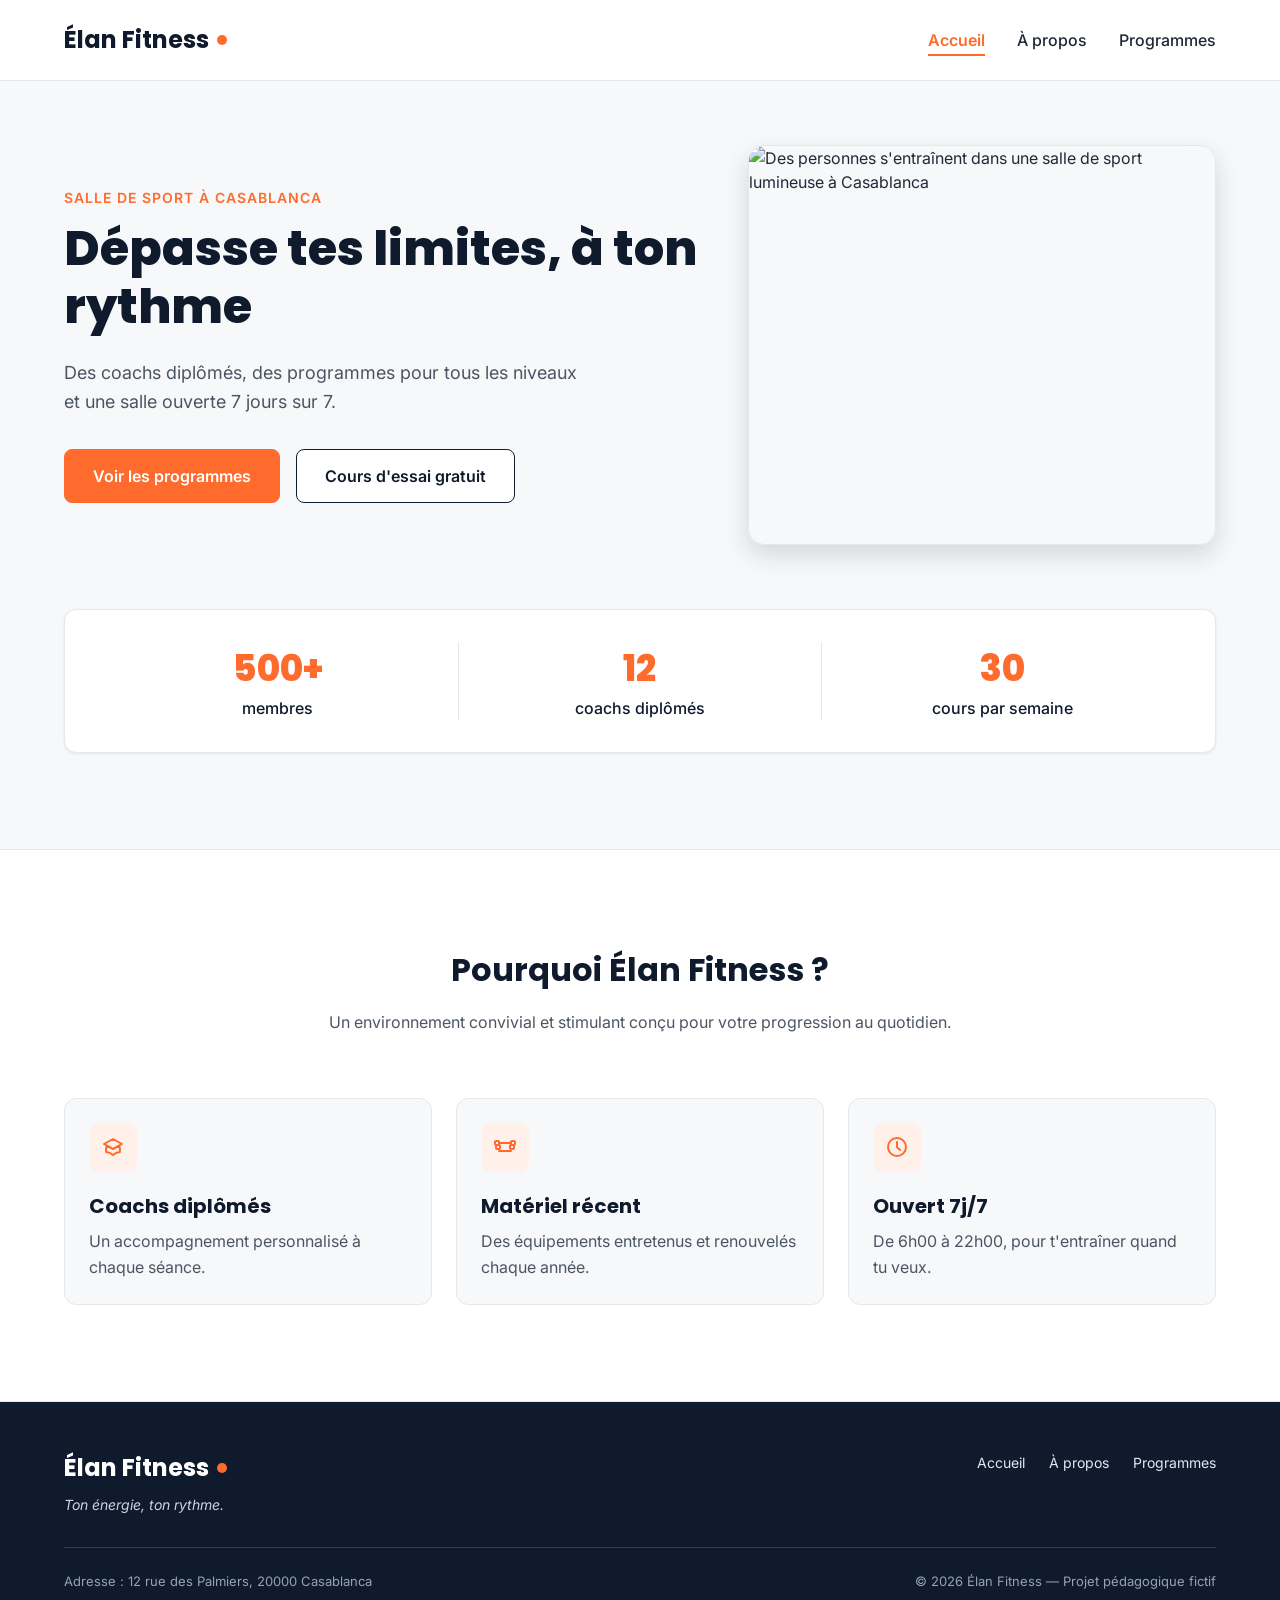
==== elan-fitness/index.html @ 1aff45a9 "4eme update" ====
<!DOCTYPE html>
<html lang="fr">
<head>
  <meta charset="UTF-8">
  <meta name="viewport" content="width=device-width, initial-scale=1">
  <meta name="description" content="Élan Fitness, salle de sport à Casablanca : musculation, yoga, cardio et boxe fitness avec des coachs diplômés. Réservez votre cours d'essai gratuit.">
  <title>Élan Fitness | Salle de sport à Casablanca</title>

  <link rel="preconnect" href="https://fonts.googleapis.com">
  <link rel="preconnect" href="https://fonts.gstatic.com" crossorigin>
  <link href="https://fonts.googleapis.com/css2?family=Inter:wght@400;500;600&family=Poppins:wght@600;700;800&display=swap" rel="stylesheet">

  <link rel="stylesheet" href="style.css">
</head>

<body>

  <header class="en-tete">
    <div class="conteneur en-tete-contenu">
      <a href="#accueil" class="logo">Élan Fitness</a>

      <nav aria-label="Navigation principale">
        <ul class="menu">
          <li><a href="index.html" class="lien-actif">Accueil</a></li>
          <li><a href="propos.html">À propos</a></li>
          <li><a href="programmes.html">Programmes</a></li>
        </ul>
      </nav>
    </div>
  </header>

  <main>

    <section id="accueil" class="hero">
      <div class="conteneur">

        <div class="hero-contenu">
          <div class="hero-texte">
            <p class="sur-titre">Salle de sport à Casablanca</p>
            <h1>Dépasse tes limites, à ton rythme</h1>
            <p class="hero-description">
              Des coachs diplômés, des programmes pour tous les niveaux et une salle ouverte 7 jours sur 7.
            </p>
            <div class="boutons">
              <a href="programmes.html" class="bouton bouton-principal">Voir les programmes</a>
              <a href="#contact" class="bouton bouton-secondaire">Cours d'essai gratuit</a>
            </div>
          </div>

          <img class="hero-image" src="img/hero.jpg" alt="Des personnes s'entraînent dans une salle de sport lumineuse à Casablanca">
        </div>

        <div class="chiffres">
          <div class="chiffre">
            <p class="chiffre-nombre">500+</p>
            <p>membres</p>
          </div>
          <div class="chiffre">
            <p class="chiffre-nombre">12</p>
            <p>coachs diplômés</p>
          </div>
          <div class="chiffre">
            <p class="chiffre-nombre">30</p>
            <p>cours par semaine</p>
          </div>
        </div>

      </div>
    </section>

    <section class="section section-blanche">
      <div class="conteneur">

        <div class="section-titre">
          <h2>Pourquoi Élan Fitness ?</h2>
          <p>Un environnement convivial et stimulant conçu pour votre progression au quotidien.</p>
        </div>

        <div class="cartes">
          <article class="carte carte-avantage">
            <div class="icone"><img src="img/icone-coach.svg" alt=""></div>
            <h3>Coachs diplômés</h3>
            <p>Un accompagnement personnalisé à chaque séance.</p>
          </article>

          <article class="carte carte-avantage">
            <div class="icone"><img src="img/icone-materiel.svg" alt=""></div>
            <h3>Matériel récent</h3>
            <p>Des équipements entretenus et renouvelés chaque année.</p>
          </article>

          <article class="carte carte-avantage">
            <div class="icone"><img src="img/icone-horloge.svg" alt=""></div>
            <h3>Ouvert 7j/7</h3>
            <p>De 6h00 à 22h00, pour t'entraîner quand tu veux.</p>
          </article>
        </div>

      </div>
    </section>

  </main>

  <footer class="pied-de-page">
    <div class="conteneur">

      <div class="pied-haut">
        <div>
          <p class="logo logo-clair">Élan Fitness</p>
          <p class="slogan">Ton énergie, ton rythme.</p>
        </div>

        <nav aria-label="Navigation du pied de page">
          <ul class="menu menu-pied">
            <li><a href="index.html">Accueil</a></li>
            <li><a href="propos.html">À propos</a></li>
            <li><a href="programmes.html">Programmes</a></li>
          </ul>
        </nav>
      </div>

      <div class="pied-bas">
        <p>Adresse : 12 rue des Palmiers, 20000 Casablanca</p>
        <p>&copy; 2026 Élan Fitness — Projet pédagogique fictif</p>
      </div>

    </div>
  </footer>

</body>
</html>
---- elan-fitness/style.css ----
* {
  box-sizing: border-box;
  margin: 0;
  padding: 0;
}

html {
  scroll-behavior: smooth;
}

body {
  font-family: 'Inter', Arial, sans-serif;
  font-size: 16px;
  line-height: 1.5;
  color: #1F2937;
  background-color: #F7F8FA;
}

h1, h2, h3, h4 {
  font-family: 'Poppins', Arial, sans-serif;
  color: #0F1B2D;
}

a {
  color: inherit;
  text-decoration: none;
}

ul {
  list-style: none;
}

img {
  display: block;
  max-width: 100%;
}

a:focus-visible,
button:focus-visible {
  outline: 3px solid #FF6B2C;
  outline-offset: 2px;
}

.conteneur {
  width: 100%;
  max-width: 1200px;
  margin: 0 auto;
  padding: 0 24px;
}

.section {
  padding: 96px 0;
}

.section-blanche {
  background-color: #FFFFFF;
  border-top: 1px solid #E5E7EB;
  border-bottom: 1px solid #E5E7EB;
}

.section-titre {
  max-width: 640px;
  margin: 0 auto 64px;
  text-align: center;
}

.section-titre h2 {
  font-size: 32px;
  margin-bottom: 16px;
}

.section-titre h3 {
  font-size: 26px;
  margin-bottom: 12px;
}

.section-titre p {
  color: #4B5563;
}

.sur-titre {
  font-size: 14px;
  font-weight: 600;
  color: #FF6B2C;
  text-transform: uppercase;
  letter-spacing: 1px;
  margin-bottom: 12px;
}

.bouton {
  display: inline-block;
  padding: 14px 28px;
  border-radius: 8px;
  font-size: 16px;
  font-weight: 600;
  text-align: center;
  cursor: pointer;
}

.bouton-principal {
  background-color: #FF6B2C;
  border: 1px solid #FF6B2C;
  color: #FFFFFF;
}

.bouton-principal:hover {
  background-color: #F05817;
}

.bouton-secondaire {
  background-color: #FFFFFF;
  border: 1px solid #0F1B2D;
  color: #0F1B2D;
}

.bouton-secondaire:hover {
  background-color: #F3F4F6;
}

.cartes {
  display: flex;
  gap: 24px;
}

.carte {
  flex: 1;
  background-color: #FFFFFF;
  border: 1px solid #E5E7EB;
  border-radius: 12px;
  box-shadow: 0 1px 3px rgba(15, 27, 45, 0.08);
}

.icone {
  width: 48px;
  height: 48px;
  background-color: #FFF0EA;
  border-radius: 8px;
  display: flex;
  align-items: center;
  justify-content: center;
}

.icone img {
  width: 24px;
  height: 24px;
}

.icone-petite {
  width: 32px;
  height: 32px;
  border-radius: 50%;
}

.icone-petite img {
  width: 16px;
  height: 16px;
}

.en-tete {
  position: sticky;
  top: 0;
  z-index: 10;
  background-color: #FFFFFF;
  border-bottom: 1px solid #E5E7EB;
}

.en-tete-contenu {
  height: 80px;
  display: flex;
  align-items: center;
  justify-content: space-between;
}

.logo {
  display: flex;
  align-items: center;
  font-family: 'Poppins', Arial, sans-serif;
  font-size: 24px;
  font-weight: 700;
  color: #0F1B2D;
}

.logo::after {
  content: "";
  width: 10px;
  height: 10px;
  margin-left: 8px;
  background-color: #FF6B2C;
  border-radius: 50%;
}

.menu {
  display: flex;
  gap: 32px;
}

.menu a {
  font-weight: 500;
  padding-bottom: 4px;
  border-bottom: 2px solid transparent;
}

.menu a:hover {
  color: #FF6B2C;
}

.menu .lien-actif {
  color: #FF6B2C;
  font-weight: 600;
  border-bottom-color: #FF6B2C;
}

.hero {
  padding: 64px 0 96px;
}

.hero-contenu {
  display: flex;
  align-items: center;
  gap: 32px;
}

.hero-texte {
  flex: 7;
}

.hero-texte h1 {
  font-size: 48px;
  font-weight: 800;
  line-height: 1.2;
  margin-bottom: 24px;
}

.hero-description {
  max-width: 520px;
  font-size: 18px;
  line-height: 1.6;
  color: #4B5563;
  margin-bottom: 32px;
}

.boutons {
  display: flex;
  flex-wrap: wrap;
  gap: 16px;
}

.hero-image {
  flex: 5;
  min-width: 0;
  height: 400px;
  object-fit: cover;
  border-radius: 16px;
  border: 1px solid #E5E7EB;
  box-shadow: 0 10px 25px rgba(15, 27, 45, 0.15);
}

.chiffres {
  display: flex;
  margin-top: 64px;
  padding: 32px;
  background-color: #FFFFFF;
  border: 1px solid #E5E7EB;
  border-radius: 12px;
  box-shadow: 0 1px 3px rgba(15, 27, 45, 0.08);
}

.chiffre {
  flex: 1;
  text-align: center;
  font-weight: 500;
  color: #0F1B2D;
}

.chiffre + .chiffre {
  border-left: 1px solid #E5E7EB;
}

.chiffre-nombre {
  font-family: 'Poppins', Arial, sans-serif;
  font-size: 36px;
  font-weight: 800;
  color: #FF6B2C;
}

.carte-avantage {
  padding: 24px;
  background-color: #F7F8FA;
  box-shadow: none;
}

.carte-avantage .icone {
  margin-bottom: 20px;
}

.carte-avantage h3 {
  font-size: 20px;
  margin-bottom: 8px;
}

.carte-avantage p {
  color: #4B5563;
  line-height: 1.6;
}

.apropos-contenu {
  display: flex;
  align-items: center;
  gap: 64px;
}

.apropos-texte {
  flex: 7;
}

.apropos-texte h2 {
  font-size: 36px;
  line-height: 1.2;
  margin-bottom: 20px;
}

.apropos-texte p {
  color: #4B5563;
  line-height: 1.7;
  margin-bottom: 16px;
}

.valeurs {
  display: flex;
  gap: 16px;
  margin-top: 32px;
}

.valeur {
  flex: 1;
  display: flex;
  align-items: center;
  gap: 12px;
  padding: 12px 16px;
  background-color: #FFFFFF;
  border: 1px solid #E5E7EB;
  border-radius: 12px;
  font-family: 'Poppins', Arial, sans-serif;
  font-size: 14px;
  font-weight: 600;
  color: #0F1B2D;
}

.apropos-image {
  flex: 5;
  min-width: 0;
  height: 360px;
  object-fit: cover;
  border-radius: 16px;
  box-shadow: 0 10px 25px rgba(15, 27, 45, 0.15);
}

.carte-programme {
  display: flex;
  flex-direction: column;
  overflow: hidden;
}

.carte-programme > img {
  width: 100%;
  height: 200px;
  object-fit: cover;
}

.programme-corps {
  flex: 1;
  display: flex;
  flex-direction: column;
  padding: 20px;
}

.programme-corps h3 {
  font-size: 20px;
  margin-bottom: 8px;
}

.programme-corps p {
  font-size: 15px;
  color: #4B5563;
}

.etiquette {
  align-self: flex-start;
  padding: 4px 10px;
  margin-bottom: 12px;
  border-radius: 6px;
  font-size: 12px;
  font-weight: 600;
}

.etiquette-orange {
  background-color: #FFEDE5;
  color: #C2410C;
}

.etiquette-bleue {
  background-color: #DBEAFE;
  color: #1D4ED8;
}

.etiquette-verte {
  background-color: #D1FAE5;
  color: #047857;
}

.programme-corps .duree {
  display: flex;
  align-items: center;
  gap: 8px;
  margin-top: auto;
  padding-top: 16px;
  border-top: 1px solid #E5E7EB;
  font-size: 13px;
  font-weight: 600;
  color: #0F1B2D;
}

.programme-corps h3 + p {
  margin-bottom: 16px;
}

.duree img {
  width: 16px;
  height: 16px;
}

.formules {
  margin-top: 96px;
}

.formule {
  position: relative;
  display: flex;
  flex-direction: column;
  padding: 28px;
}

.formule h4 {
  font-size: 20px;
}

.prix {
  margin: 8px 0 16px;
  font-family: 'Poppins', Arial, sans-serif;
  font-size: 30px;
  font-weight: 800;
  color: #FF6B2C;
}

.prix span {
  font-family: 'Inter', Arial, sans-serif;
  font-size: 16px;
  font-weight: 500;
  color: #4B5563;
}

.prix-note {
  margin: -8px 0 16px;
  font-size: 13px;
  color: #4B5563;
}

.formule-liste {
  flex: 1;
  margin-bottom: 24px;
}

.formule-liste li {
  padding-left: 28px;
  margin-bottom: 12px;
  font-size: 15px;
  background-image: url('img/icone-check.svg');
  background-repeat: no-repeat;
  background-position: left center;
  background-size: 16px;
}

.formule .bouton {
  display: block;
}

.formule-populaire {
  border: 2px solid #FF6B2C;
  box-shadow: 0 10px 25px rgba(255, 107, 44, 0.2);
}

.badge-populaire {
  position: absolute;
  top: -14px;
  left: 50%;
  transform: translateX(-50%);
  padding: 4px 14px;
  background-color: #FF6B2C;
  border-radius: 999px;
  font-size: 12px;
  font-weight: 700;
  text-transform: uppercase;
  color: #FFFFFF;
}

.pied-de-page {
  padding: 48px 0 32px;
  background-color: #0F1B2D;
  color: #FFFFFF;
}

.pied-haut {
  display: flex;
  justify-content: space-between;
  align-items: flex-start;
  padding-bottom: 32px;
  border-bottom: 1px solid rgba(255, 255, 255, 0.15);
}

.logo-clair {
  color: #FFFFFF;
}

.slogan {
  margin-top: 8px;
  font-size: 14px;
  font-style: italic;
  color: #CBD5E1;
}

.menu-pied {
  gap: 24px;
}

.menu-pied a {
  font-size: 14px;
  font-weight: 400;
  color: #E2E8F0;
}

.pied-bas {
  display: flex;
  justify-content: space-between;
  margin-top: 24px;
  font-size: 13px;
  color: #94A3B8;
}

/* Bannière page secondaire */
.page-banniere {
  padding: 64px 0;
  background-color: #FFFFFF;
  border-bottom: 1px solid #E5E7EB;
  text-align: center;
}

.page-banniere h1 {
  font-size: 40px;
  font-weight: 800;
  margin-bottom: 16px;
}

.page-banniere-description {
  max-width: 640px;
  margin: 0 auto;
  font-size: 18px;
  line-height: 1.6;
  color: #4B5563;
}

/* Section Appel à l'action (CTA) */
.section-cta {
  text-align: center;
}

.cta-boite {
  max-width: 680px;
  margin: 0 auto;
}

.cta-boite h2 {
  font-size: 32px;
  margin-bottom: 16px;
}

.cta-boite p {
  font-size: 18px;
  line-height: 1.6;
  color: #4B5563;
  margin-bottom: 32px;
}

.cta-boutons {
  justify-content: center;
}

/* Responsive */
@media (max-width: 900px) {
  .hero-contenu,
  .apropos-contenu {
    flex-direction: column;
    text-align: center;
  }

  .hero-description,
  .apropos-texte p {
    margin-left: auto;
    margin-right: auto;
  }

  .boutons {
    justify-content: center;
  }

  .cartes {
    flex-direction: column;
  }

  .valeurs {
    flex-direction: column;
  }

  .hero-image,
  .apropos-image {
    width: 100%;
    max-height: 340px;
  }

  .chiffres {
    flex-direction: column;
    gap: 20px;
  }

  .chiffre + .chiffre {
    border-left: none;
    border-top: 1px solid #E5E7EB;
    padding-top: 20px;
  }

  .pied-haut,
  .pied-bas {
    flex-direction: column;
    gap: 16px;
    text-align: center;
    align-items: center;
  }
}
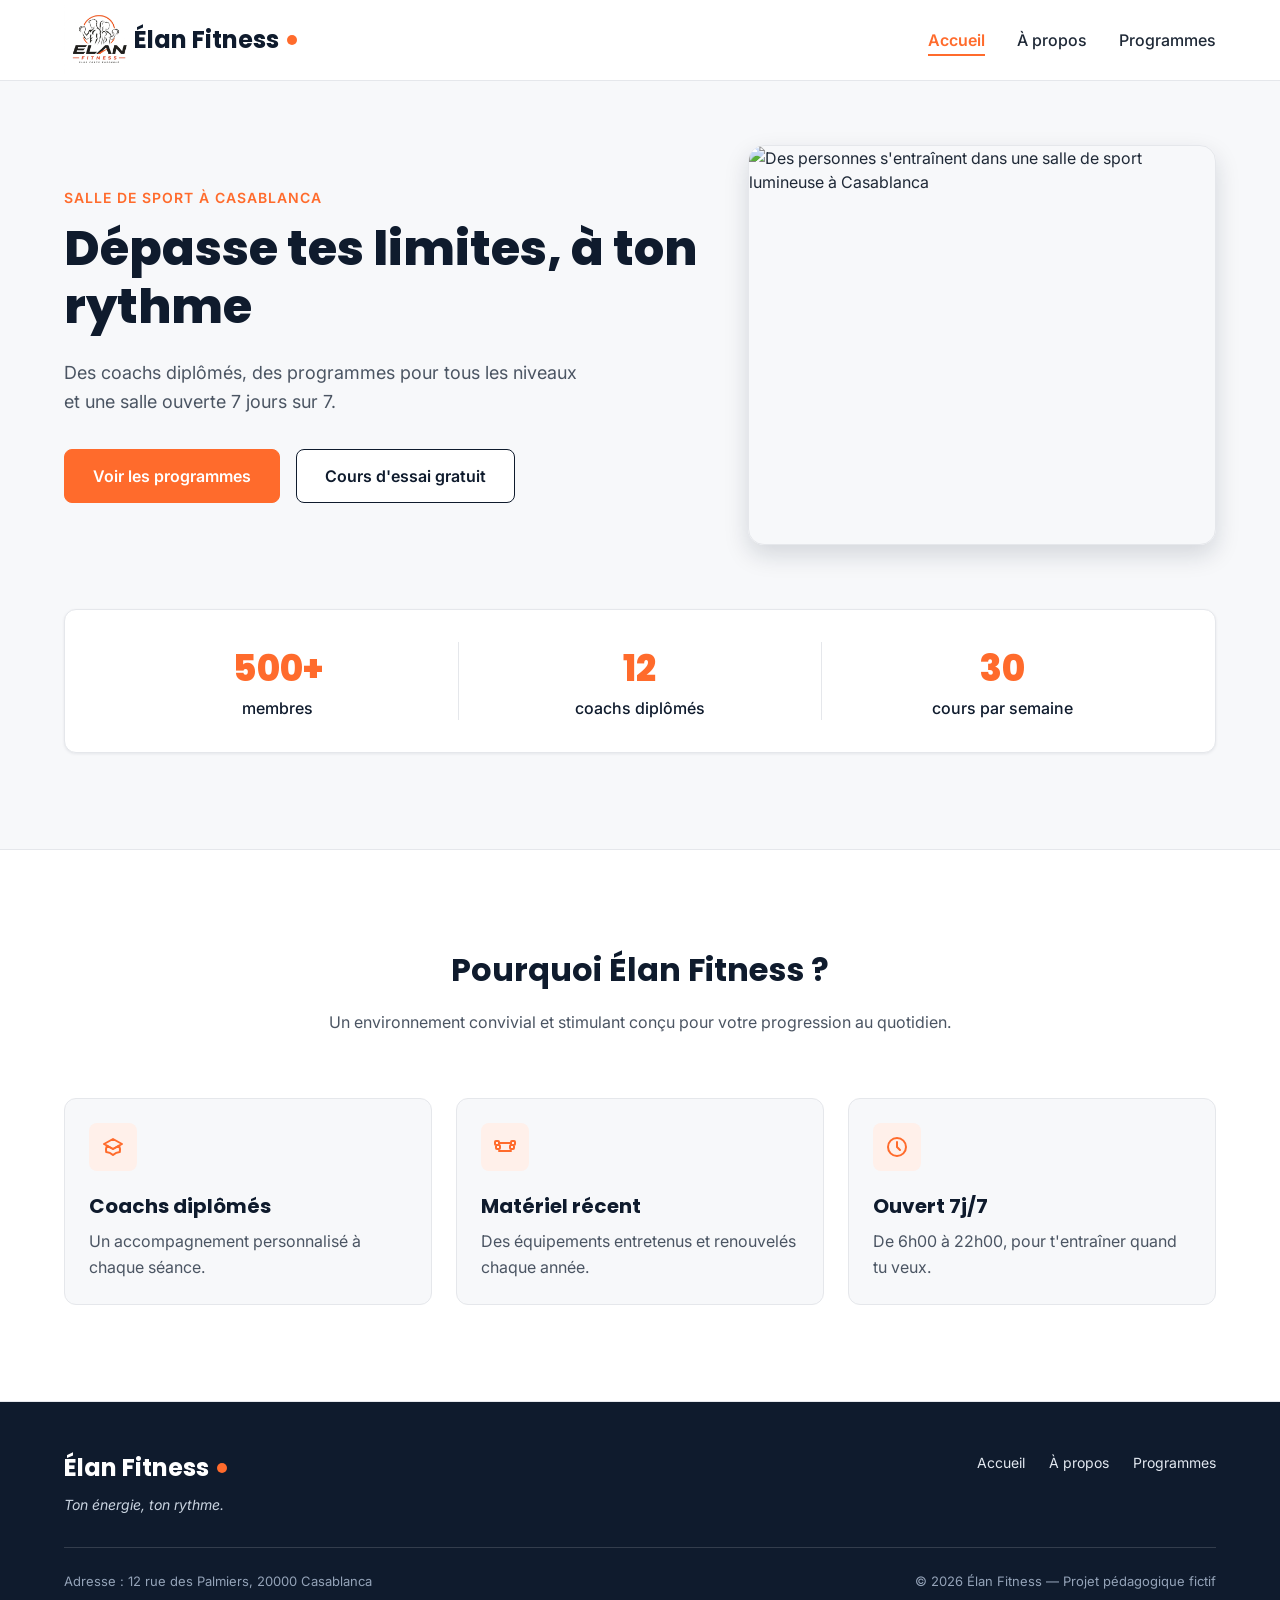
==== commit 506cc4db: "adding logo" ====
--- a/elan-fitness/index.html
+++ b/elan-fitness/index.html
@@ -17,7 +17,7 @@
 
   <header class="en-tete">
     <div class="conteneur en-tete-contenu">
-      <a href="#accueil" class="logo">Élan Fitness</a>
+      <a href="index.html" class="logo"><img src="img/elan-logo.jpg" alt="logo" width="70px">  Élan Fitness</a>
 
       <nav aria-label="Navigation principale">
         <ul class="menu">
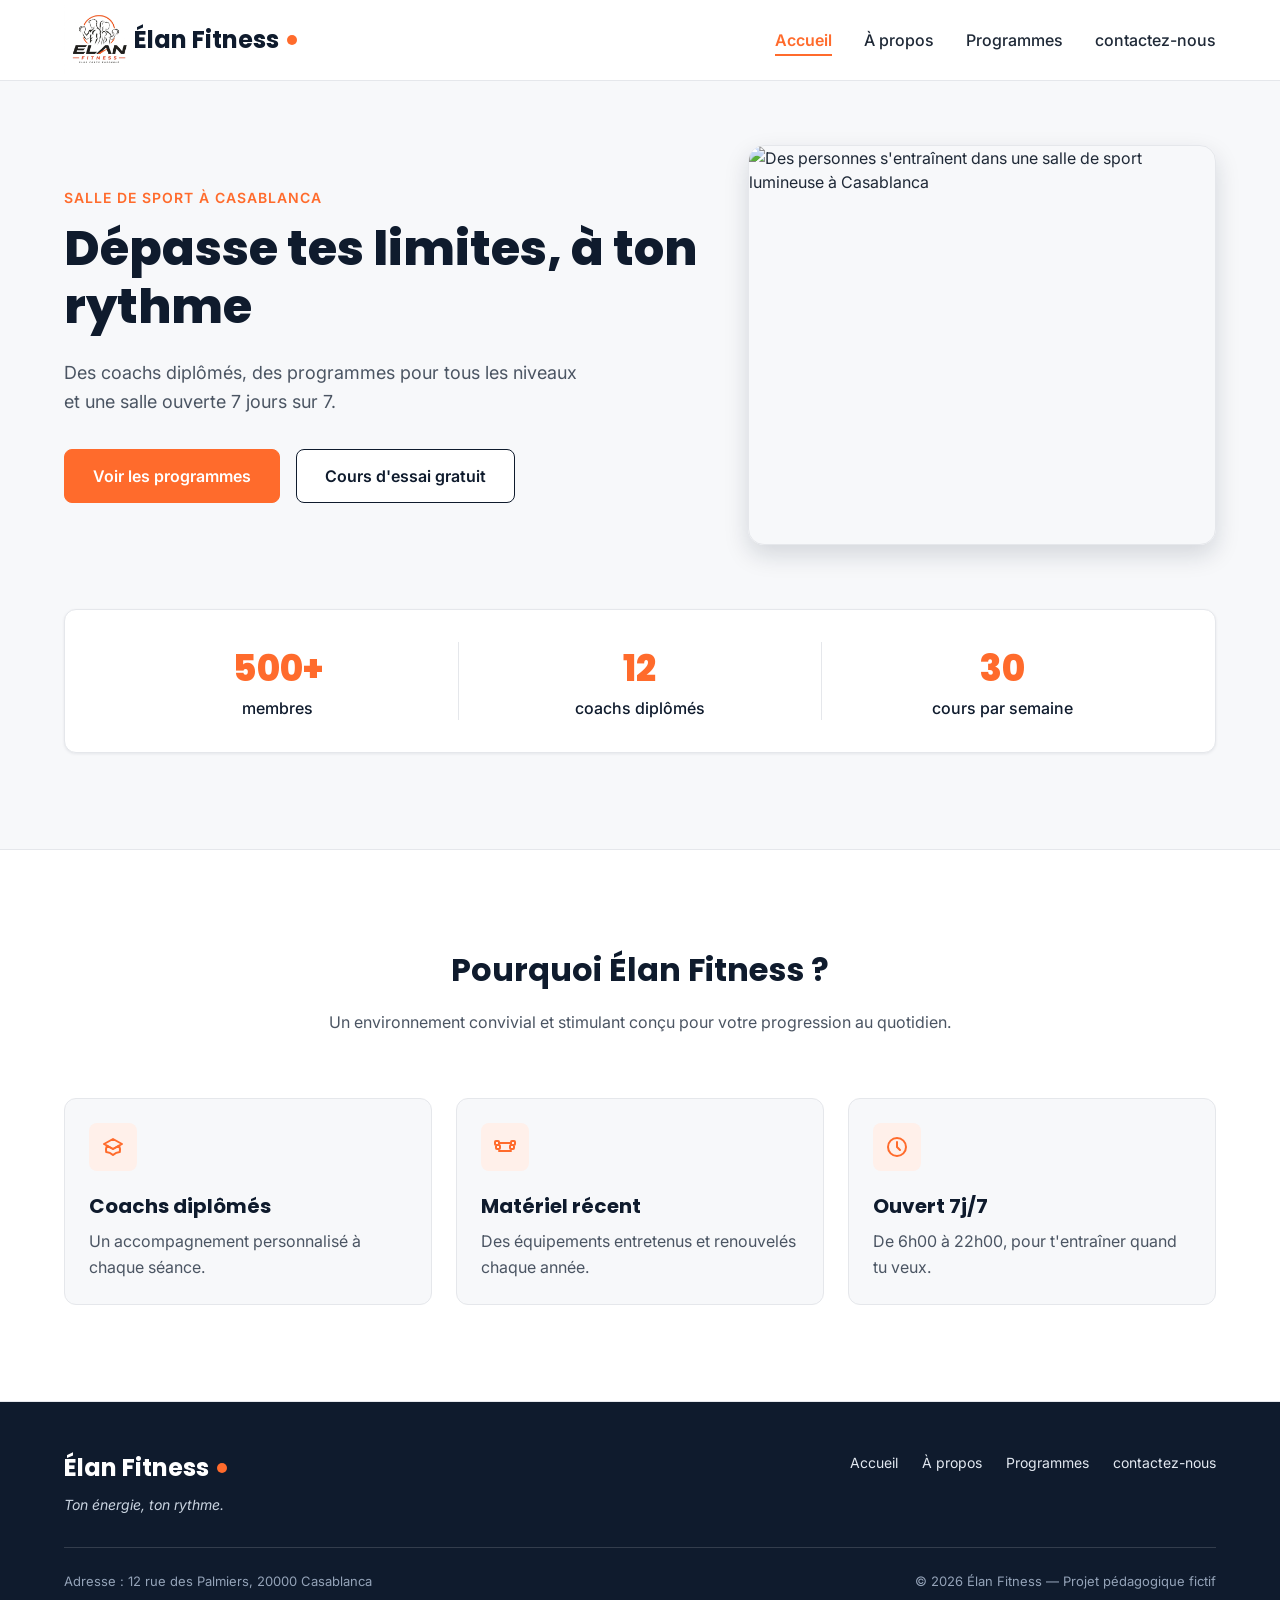
==== commit 5e626dd8: "contact nous section" ====
--- a/elan-fitness/index.html
+++ b/elan-fitness/index.html
@@ -24,6 +24,7 @@
           <li><a href="index.html" class="lien-actif">Accueil</a></li>
           <li><a href="propos.html">À propos</a></li>
           <li><a href="programmes.html">Programmes</a></li>
+          <li><a href="contact-nous.html">contactez-nous</a></li>
         </ul>
       </nav>
     </div>
@@ -115,7 +116,7 @@
             <li><a href="index.html">Accueil</a></li>
             <li><a href="propos.html">À propos</a></li>
             <li><a href="programmes.html">Programmes</a></li>
-          </ul>
+            <li><a href="contact-nous.html">contactez-nous</a></li>
         </nav>
       </div>
 
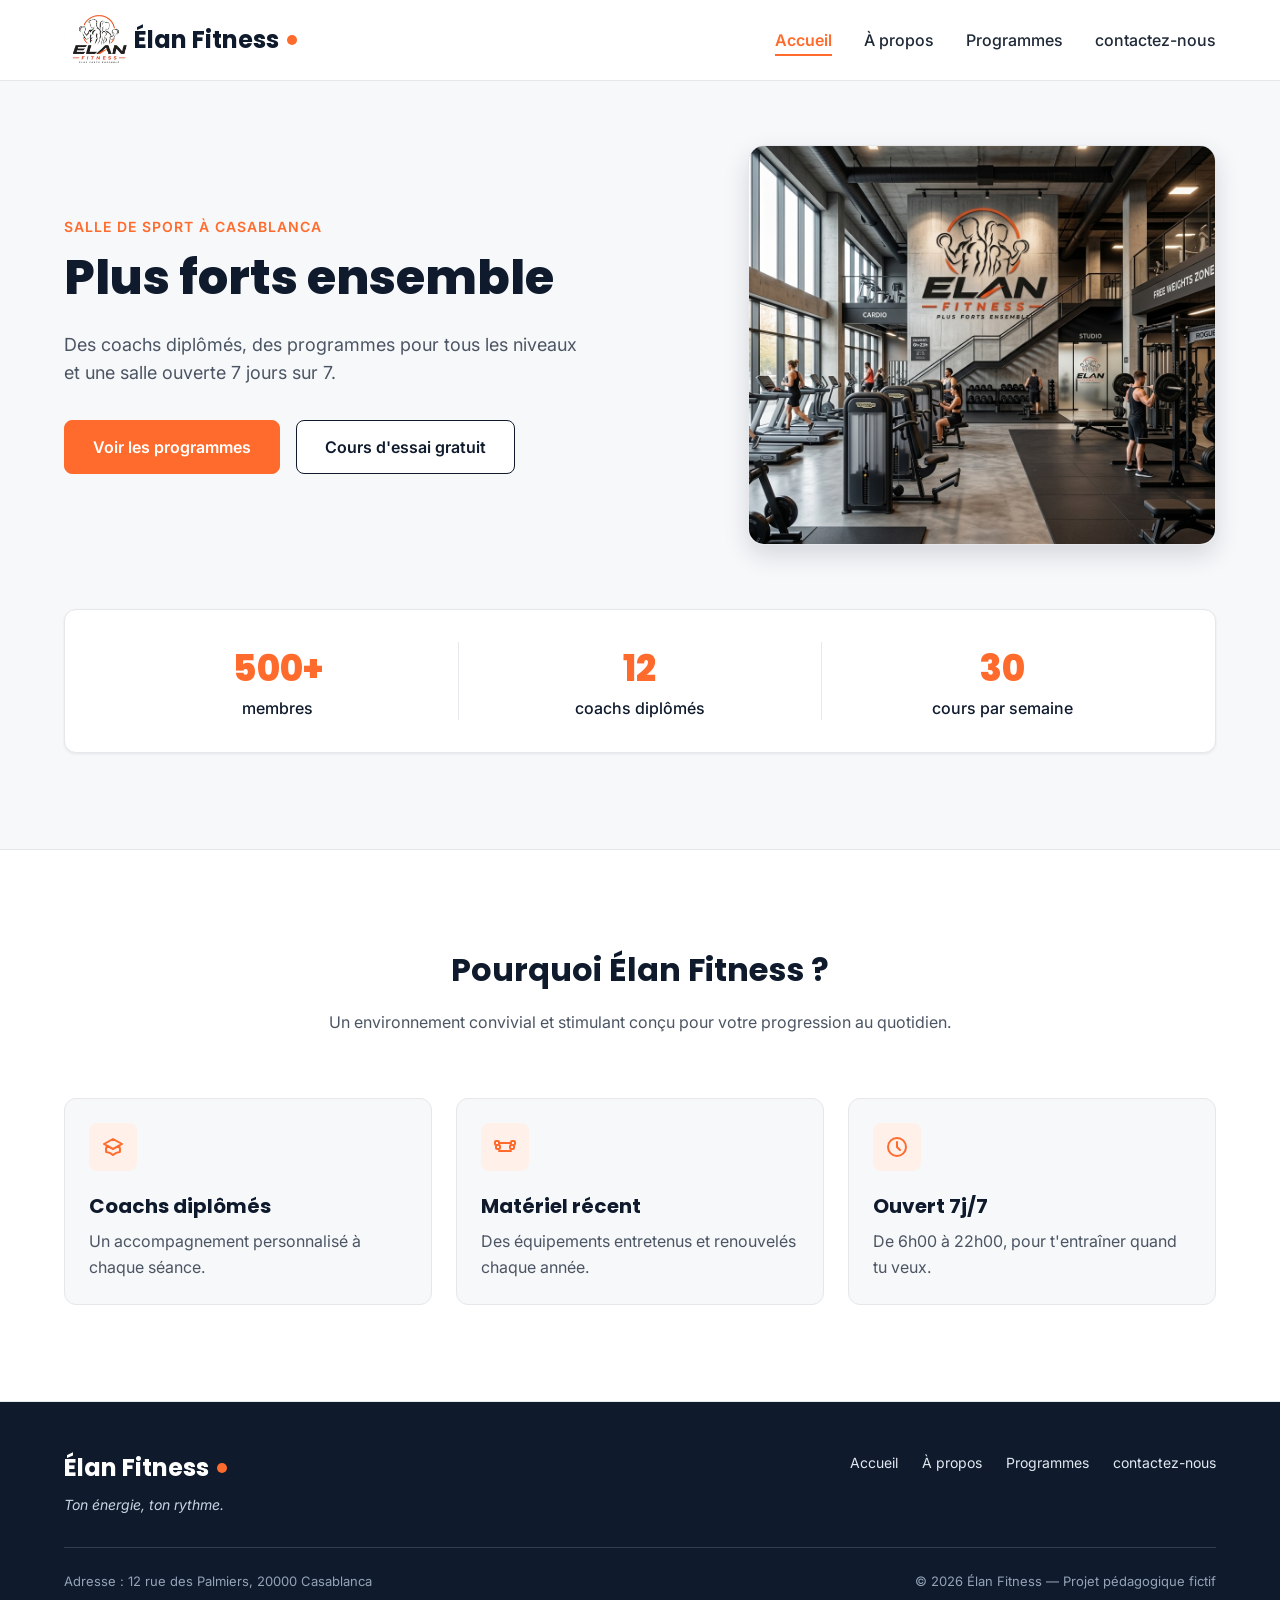
==== commit 70880470: "contactez-nous(adding E-mail and Fname)" ====
--- a/elan-fitness/index.html
+++ b/elan-fitness/index.html
@@ -4,7 +4,7 @@
   <meta charset="UTF-8">
   <meta name="viewport" content="width=device-width, initial-scale=1">
   <meta name="description" content="Élan Fitness, salle de sport à Casablanca : musculation, yoga, cardio et boxe fitness avec des coachs diplômés. Réservez votre cours d'essai gratuit.">
-  <title>Élan Fitness | Salle de sport à Casablanca</title>
+  <title>  Élan Fitness | Salle de sport à Casablanca</title>
 
   <link rel="preconnect" href="https://fonts.googleapis.com">
   <link rel="preconnect" href="https://fonts.gstatic.com" crossorigin>
@@ -38,13 +38,13 @@
         <div class="hero-contenu">
           <div class="hero-texte">
             <p class="sur-titre">Salle de sport à Casablanca</p>
-            <h1>Dépasse tes limites, à ton rythme</h1>
+            <h1>Plus forts ensemble</h1>
             <p class="hero-description">
               Des coachs diplômés, des programmes pour tous les niveaux et une salle ouverte 7 jours sur 7.
             </p>
             <div class="boutons">
               <a href="programmes.html" class="bouton bouton-principal">Voir les programmes</a>
-              <a href="#contact" class="bouton bouton-secondaire">Cours d'essai gratuit</a>
+              <a href="contact-nous.html" class="bouton bouton-secondaire">Cours d'essai gratuit</a>
             </div>
           </div>
 
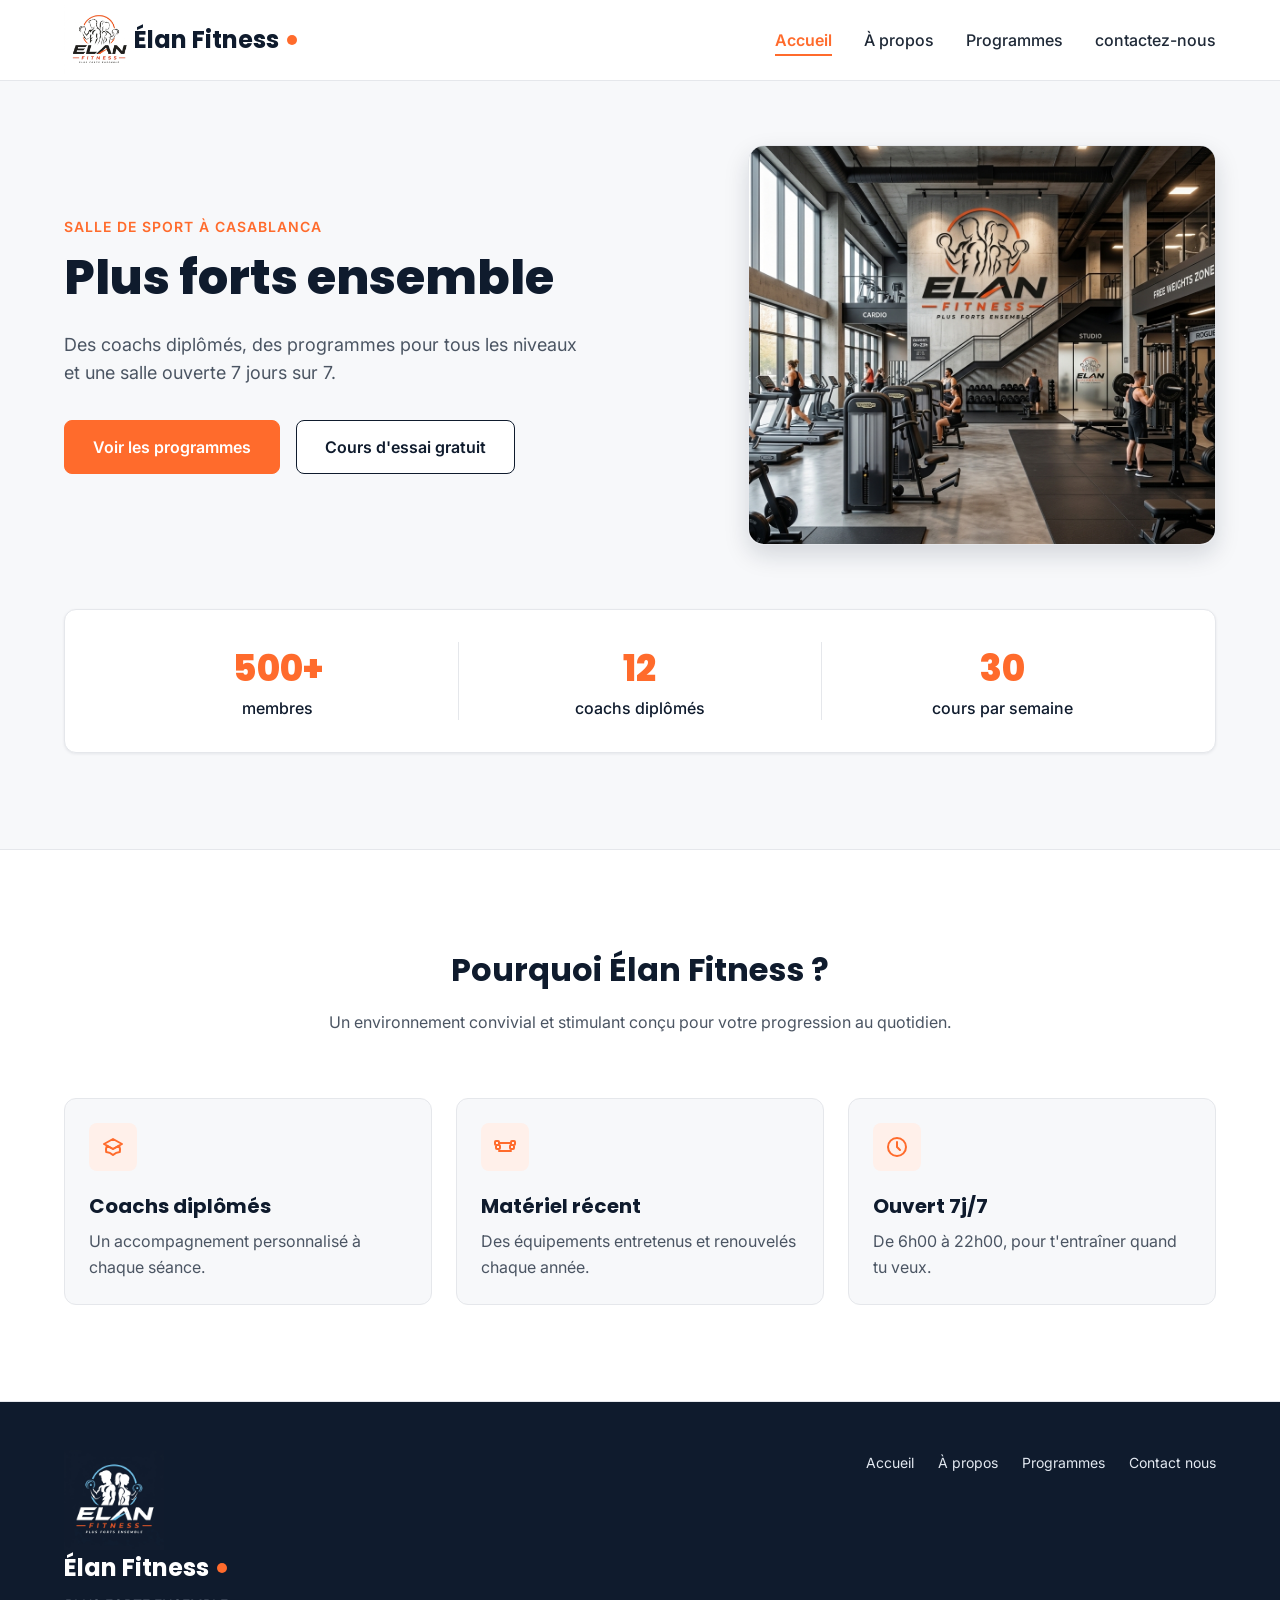
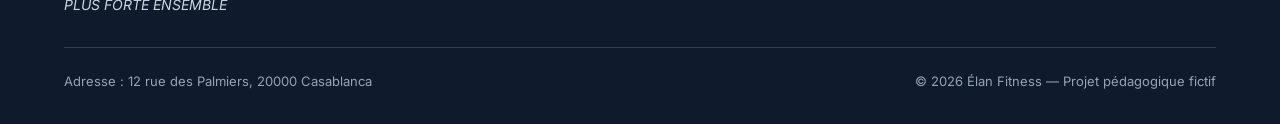
==== commit ac95c67e: "style contactez-nous and change submit button4" ====
--- a/elan-fitness/index.html
+++ b/elan-fitness/index.html
@@ -102,13 +102,14 @@
 
   </main>
 
-  <footer class="pied-de-page">
+      <footer class="pied-de-page">
     <div class="conteneur">
 
       <div class="pied-haut">
         <div>
+<img src="img/elan-logo-without-bg.jpg" alt="logo" width="100px">
           <p class="logo logo-clair">Élan Fitness</p>
-          <p class="slogan">Ton énergie, ton rythme.</p>
+          <p class="slogan">PLUS FORTE ENSEMBLE</p>
         </div>
 
         <nav aria-label="Navigation du pied de page">
@@ -116,7 +117,8 @@
             <li><a href="index.html">Accueil</a></li>
             <li><a href="propos.html">À propos</a></li>
             <li><a href="programmes.html">Programmes</a></li>
-            <li><a href="contact-nous.html">contactez-nous</a></li>
+            <li> <a href="contact-nous.html">Contact nous</a></li>
+          </ul>
         </nav>
       </div>
 
@@ -129,4 +131,4 @@
   </footer>
 
 </body>
-</html>
+</html>
--- a/elan-fitness/style.css
+++ b/elan-fitness/style.css
@@ -644,4 +644,4 @@
     text-align: center;
     align-items: center;
   }
-}
+}
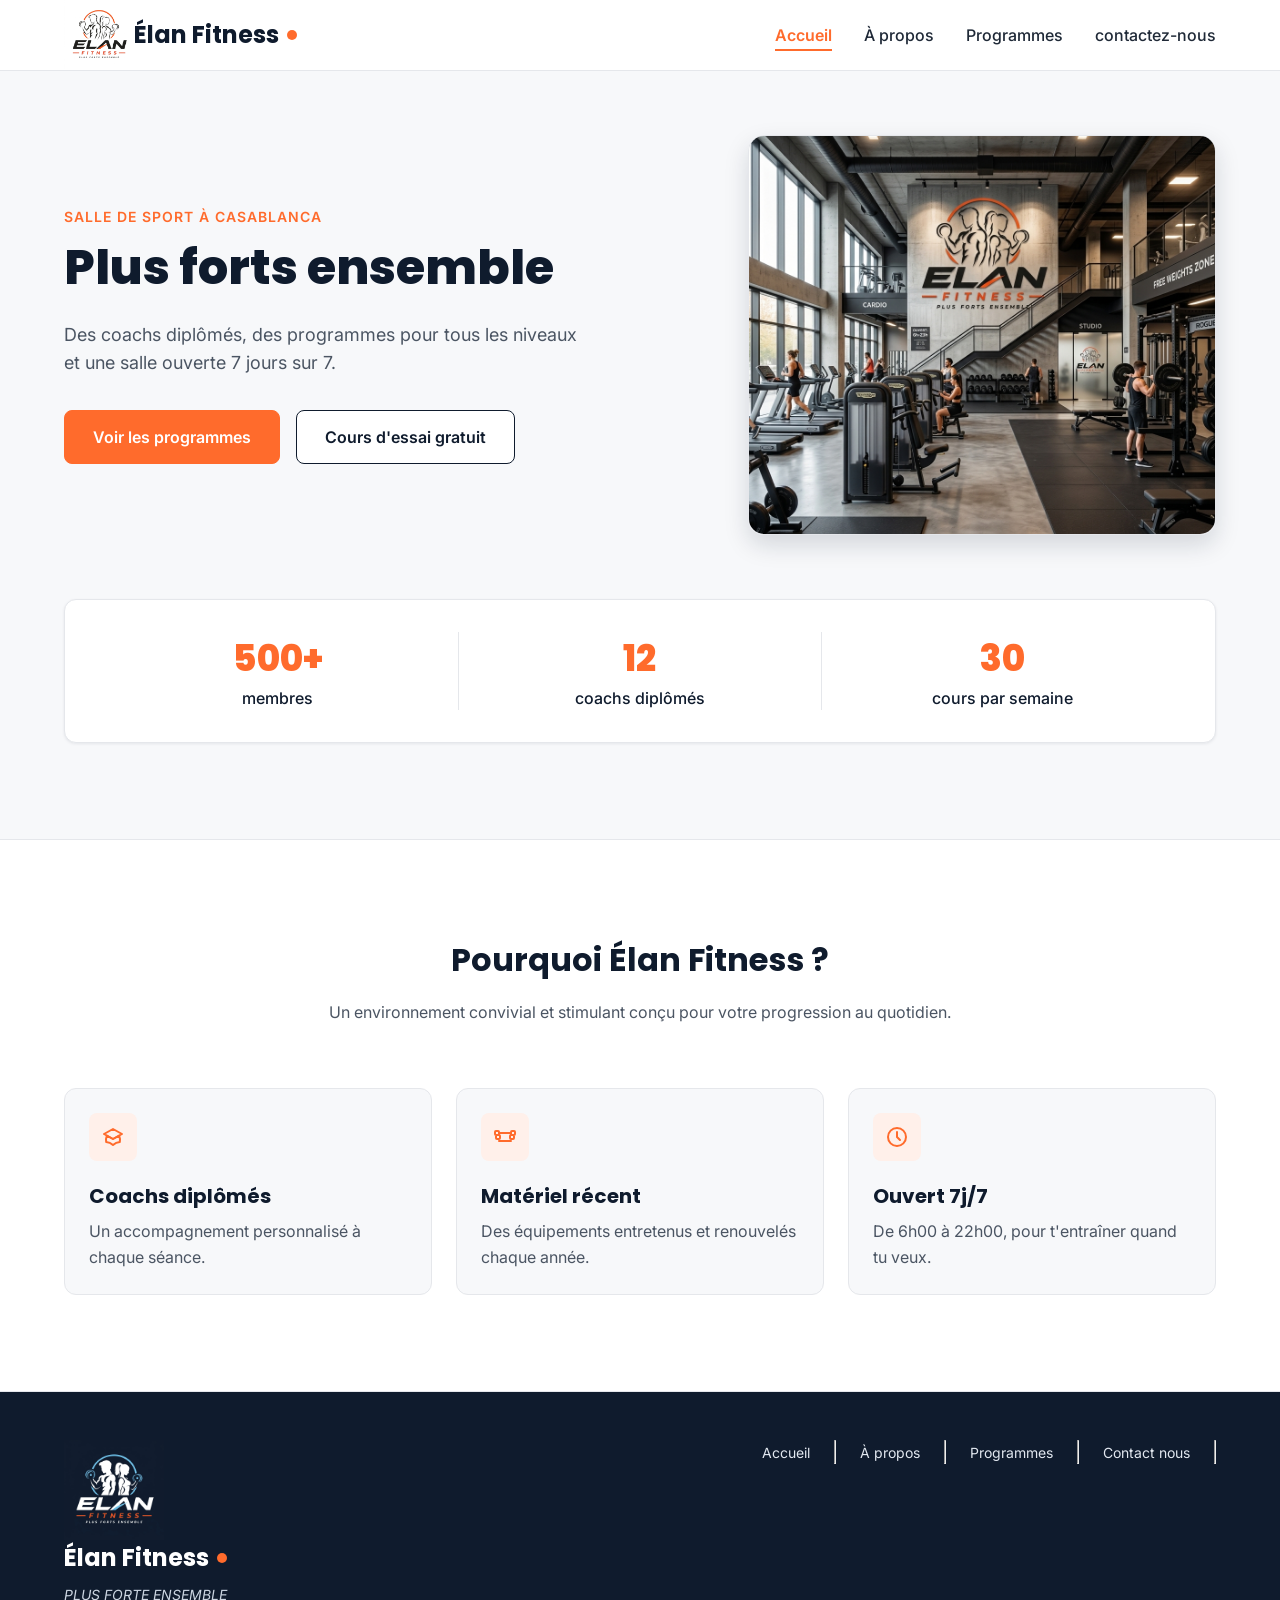
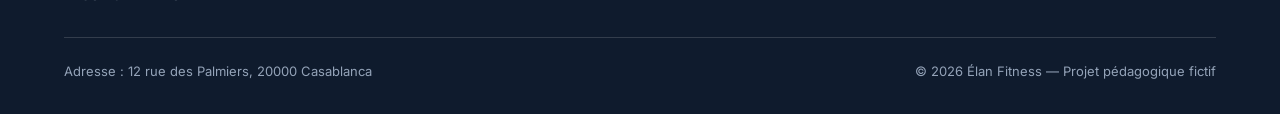
==== commit 33b89bd8: "Improve responsive header and footer layouts" ====
--- a/elan-fitness/index.html
+++ b/elan-fitness/index.html
@@ -11,6 +11,7 @@
   <link href="https://fonts.googleapis.com/css2?family=Inter:wght@400;500;600&family=Poppins:wght@600;700;800&display=swap" rel="stylesheet">
 
   <link rel="stylesheet" href="style.css">
+  <link rel="icon" type="image/jpeg" href="img/elan-logo.jpg">
 </head>
 
 <body>
@@ -115,9 +116,13 @@
         <nav aria-label="Navigation du pied de page">
           <ul class="menu menu-pied">
             <li><a href="index.html">Accueil</a></li>
+            <hr>
             <li><a href="propos.html">À propos</a></li>
+            <hr>
             <li><a href="programmes.html">Programmes</a></li>
+            <hr>
             <li> <a href="contact-nous.html">Contact nous</a></li>
+            <hr>
           </ul>
         </nav>
       </div>
--- a/elan-fitness/style.css
+++ b/elan-fitness/style.css
@@ -165,7 +165,7 @@
 }
 
 .en-tete-contenu {
-  height: 80px;
+  height: auto;
   display: flex;
   align-items: center;
   justify-content: space-between;
@@ -644,4 +644,19 @@
     text-align: center;
     align-items: center;
   }
+.en-tete-contenu {
+  height: auto;
+  flex-direction: column;
+  gap: 12px;
+  padding: 15px 0;
+}
+.logo {
+  font-size: 20px;
+}
+.menu {
+  flex-direction: row;
+  flex-wrap: wrap;
+  justify-content: center;
+  gap: 12px;
+}
 }
